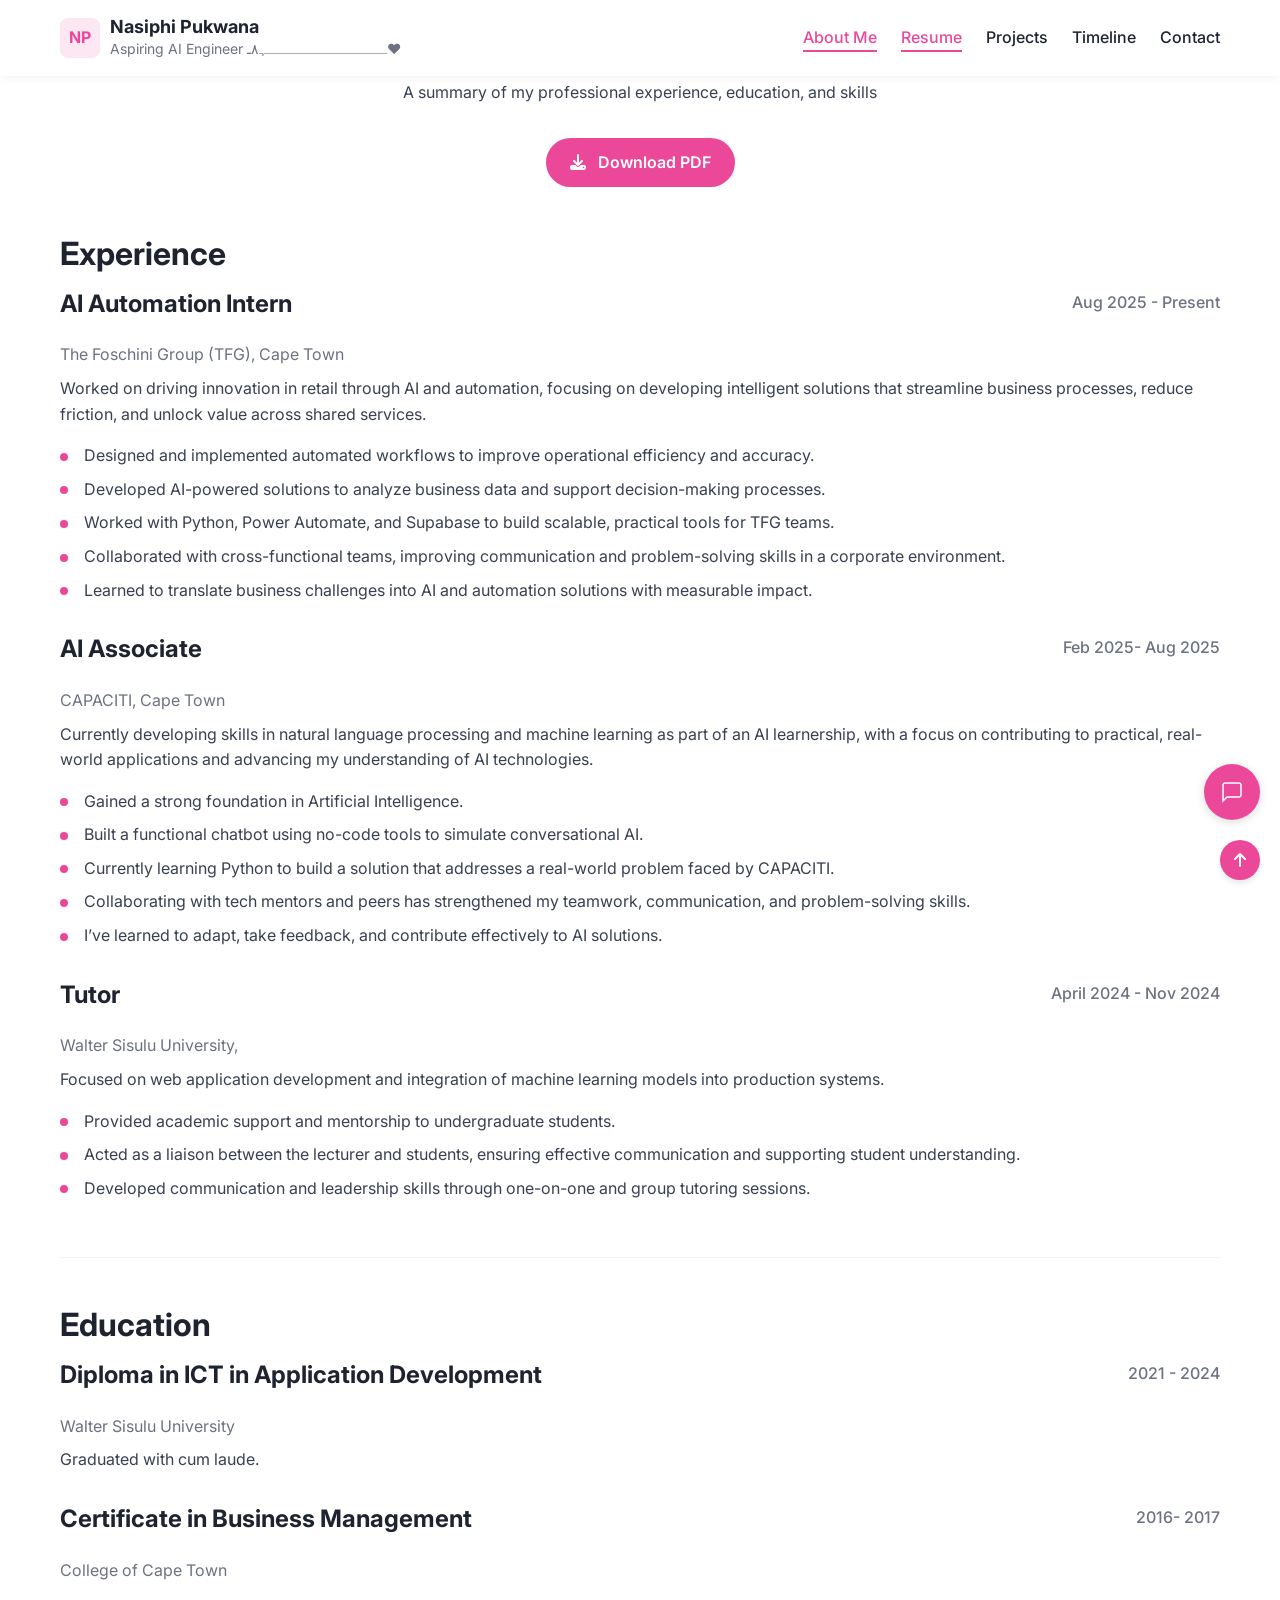
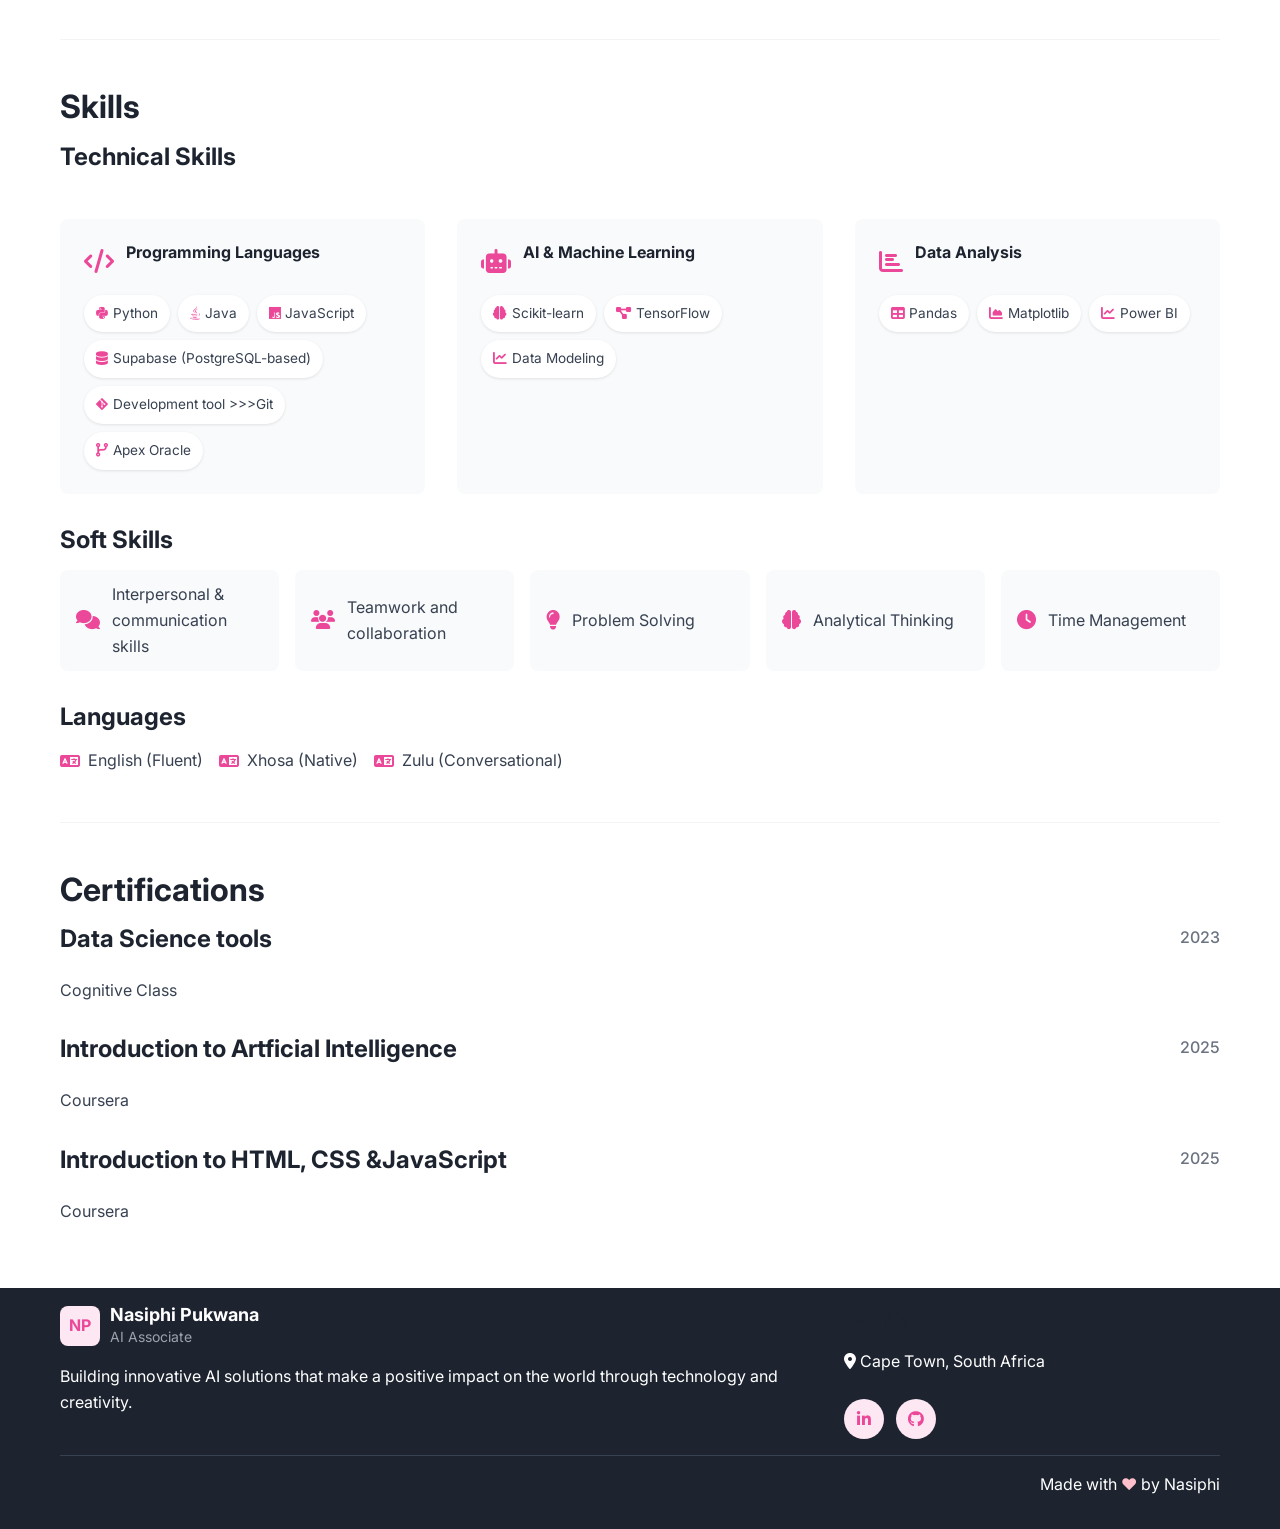
==== resume.html @ fc85f277 "Initial commit - OnlinePortfolio" ====
<!DOCTYPE html>
<html lang="en">
<head>
  <meta charset="UTF-8">
  <meta name="viewport" content="width=device-width, initial-scale=1.0">
  <title>Resume | Nasiphi Pukwana</title>
  <meta name="description" content="Professional resume of Nasiphi Pukwana, AI Associate and Machine Learning Expert showcasing skills, experience, and education">
  
  <!-- Open Graph Tags -->
  <meta property="og:title" content="Resume | Nasiphi Pukwana | AI Associate">
  <meta property="og:description" content="Professional resume of Nasiphi Pukwana, AI Associate and Machine Learning Expert">
  <meta property="og:image" content="https://images.unsplash.com/photo-1573497019940-1c28c88b4f3e">
  <meta property="og:url" content="https://nasiphipukwana.com/resume">
  


  <link rel="icon" href="/images/Favcon.png" type="image/png" />
  
    <!-- CSS -->
  <link rel="stylesheet" href="/cv.css">
  <link rel="stylesheet" href="/styles.css">
    <link rel="stylesheet" href="/chatbot.css">
  
  <!-- Font Awesome -->
  <link rel="stylesheet" href="https://cdnjs.cloudflare.com/ajax/libs/font-awesome/6.1.1/css/all.min.css">
  
  <!-- Google Fonts -->
  <link rel="preconnect" href="https://fonts.googleapis.com">
  <link rel="preconnect" href="https://fonts.gstatic.com" crossorigin>
  <link href="https://fonts.googleapis.com/css2?family=Inter:wght@300;400;500;600;700&display=swap" rel="stylesheet">

</head>
<body>
  <!-- Header -->
  <header>
    <div class="container">
      <nav class="navbar">
        <div class="logo">
          <div class="logo-icon">NP</div>
          <div class="logo-text">
            <h1>Nasiphi Pukwana</h1>
             <p>Aspiring AI Engineer  <span>ـــــــــــــــﮩ٨ـ❤️️</span></p>
          </div>
        </div>
        
        <ul class="nav-menu">
          <li><a href="index.html" class="active">About Me</a></li>
          <li><a href="resume.html">Resume</a></li>
          <li><a href="projects.html">Projects</a></li>
          <li><a href="timeline.html">Timeline</a></li>
          <li><a href="contact.html">Contact</a></li>
        </ul>
        
        <button class="mobile-menu-btn">
          <i class="fas fa-bars"></i>
        </button>
      </nav>
    </div>
  </header>

  <!-- Resume Section -->
  <section class="resume">
    <div class="container">
      <div class="text-center">
  <h1 class="section-title">My Resume</h1>
  <p>A summary of my professional experience, education, and skills</p>
  <a href="/pukwana_nasiphi_resume.pdf" class="download-btn">
    <i class="fas fa-download"></i> Download PDF
  </a>
</div>

      
      <!-- Experience Section -->
      <div class="resume-section reveal">
        <h2>Experience</h2>
          <div class="resume-item">
  <div class="resume-header">
    <h3>AI Automation Intern</h3>
    <span class="resume-date">Aug 2025 - Present</span>
  </div>
  <p class="resume-subtitle">The Foschini Group (TFG), Cape Town</p>
  <p>
    Worked on driving innovation in retail through AI and automation, focusing on developing intelligent solutions 
    that streamline business processes, reduce friction, and unlock value across shared services.
  </p>
  <ul class="resume-list">
    <li>Designed and implemented automated workflows to improve operational efficiency and accuracy.</li>
    <li>Developed AI-powered solutions to analyze business data and support decision-making processes.</li>
    <li>Worked with Python, Power Automate, and Supabase to build scalable, practical tools for TFG teams.</li>
    <li>Collaborated with cross-functional teams, improving communication and problem-solving skills in a corporate environment.</li>
    <li>Learned to translate business challenges into AI and automation solutions with measurable impact.</li>
  </ul>
</div>

         
        
        <div class="resume-item">
          <div class="resume-header">
            <h3>AI Associate</h3>
            <span class="resume-date">Feb 2025- Aug 2025</span>
          </div>
          <p class="resume-subtitle">CAPACITI, Cape Town</p>
          <p>
            Currently developing skills in natural language processing and machine learning as part of an AI learnership, 
            with a focus on contributing to practical, real-world applications and advancing my understanding of AI technologies.
          </p>
          <ul class="resume-list">
            <li>Gained a strong foundation in Artificial Intelligence.</li>
            <li>Built a functional chatbot using no-code tools to simulate conversational AI.</li>
            <li>Currently learning Python to build a solution that addresses a real-world problem faced by CAPACITI.</li>
            <li>Collaborating with tech mentors and peers has strengthened my teamwork, communication, and problem-solving skills.</li>
            <li> I’ve learned to adapt, take feedback, and contribute effectively to AI solutions.</li>
          </ul>
        </div>
        
        <div class="resume-item">
          <div class="resume-header">
            <h3>Tutor</h3>
            <span class="resume-date">April 2024 - Nov 2024</span>
          </div>
          <p class="resume-subtitle">Walter Sisulu University,</p>
          <p>
            Focused on web application development and integration of machine learning models into production systems.
          </p>
          <ul class="resume-list">
            <li>Provided academic support and mentorship to undergraduate students. </li>
            <li>Acted as a liaison between the lecturer and students, ensuring effective communication and supporting student understanding.</li>
            <li>Developed communication and leadership skills through one-on-one and group tutoring sessions.</li>
          </ul>
        </div>
      </div>
      
      <!-- Education Section -->
      <div class="resume-section reveal">
        <h2>Education</h2>
        
        <div class="resume-item">
          <div class="resume-header">
            <h3>Diploma in ICT in Application Development</h3>
            <span class="resume-date">2021 - 2024</span>
          </div>
          <p class="resume-subtitle">Walter Sisulu University </p>
          <p>
            Graduated with cum laude.
          </p>
        </div>
        
        <div class="resume-item">
          <div class="resume-header">
            <h3>Certificate in Business Management</h3>
            <span class="resume-date">2016- 2017</span>
          </div>
          <p class="resume-subtitle">College of Cape Town</p>
        </div>
      </div>
      
      <!-- Skills Section -->
  <div class="resume-section reveal">
  <h2>Skills</h2>
  
  <div class="resume-item">
    <h3>Technical Skills</h3>
    
    <div class="skills-grid">
      <!-- Programming Languages -->
      <div class="skill-category">
        <div class="skill-category-header">
          <i class="fas fa-code skill-icon"></i>
          <h4>Programming Languages</h4>
        </div>
        <div class="skill-tags">
          <span class="skill-tag"><i class="fab fa-python"></i> Python</span>
          <span class="skill-tag"><i class="fab fa-java"></i> Java</span>
          <span class="skill-tag"><i class="fab fa-js"></i> JavaScript</span>
          <span class="skill-tag"><i class="fas fa-database"></i> Supabase (PostgreSQL-based)</span>
          <span class="skill-tag"><i class="fab fa-git-alt"></i> Development tool >>>Git</span>
          <span class="skill-tag"><i class="fas fa-code-branch"></i> Apex Oracle</span>
        </div>
      </div>
      
      <!-- AI & Machine Learning -->
      <div class="skill-category">
        <div class="skill-category-header">
          <i class="fas fa-robot skill-icon"></i>
          <h4>AI & Machine Learning</h4>
        </div>
        <div class="skill-tags">
          <span class="skill-tag"><i class="fas fa-brain"></i> Scikit-learn</span>
          <span class="skill-tag"><i class="fas fa-project-diagram"></i> TensorFlow</span>
          <span class="skill-tag"><i class="fas fa-chart-line"></i> Data Modeling</span>
          <!--<span class="skill-tag"><i class="fas fa-comments"></i> NLP</span>-->
         <!-- <span class="skill-tag"><i class="fas fa-eye"></i> Computer Vision</span>-->
        </div>
      </div>
      
      <!-- Data Analysis -->
      <div class="skill-category">
        <div class="skill-category-header">
          <i class="fas fa-chart-bar skill-icon"></i>
          <h4>Data Analysis</h4>
        </div>
        <div class="skill-tags">
          <span class="skill-tag"><i class="fas fa-table"></i> Pandas</span>
          <span class="skill-tag"><i class="fas fa-chart-area"></i> Matplotlib</span>
          <span class="skill-tag"><i class="fas fa-chart-line"></i> Power BI</span>
        </div>
      </div>
    </div>
  </div>
  
  <div class="resume-item">
    <h3>Soft Skills</h3>
    
    <div class="soft-skills-grid">
      <div class="soft-skill-item">
        <i class="fas fa-comments soft-skill-icon"></i>
        <span> Interpersonal & communication skills</span>
      </div>
      <div class="soft-skill-item">
        <i class="fas fa-users soft-skill-icon"></i>
        <span>Teamwork and collaboration</span>
      </div>
      <div class="soft-skill-item">
        <i class="fas fa-lightbulb soft-skill-icon"></i>
        <span>Problem Solving</span>
      </div>
      <div class="soft-skill-item">
        <i class="fas fa-brain soft-skill-icon"></i>
        <span>Analytical Thinking</span>
      </div>
      <div class="soft-skill-item">
        <i class="fas fa-clock soft-skill-icon"></i>
        <span>Time Management</span>
      </div>
      
    </div>
  </div>
  
  <div class="resume-item">
    <h3>Languages</h3>
    <div class="language-skills">
      <div class="language-item">
        <i class="fas fa-language language-icon"></i>
        <span>English (Fluent)</span>
      </div>
      <div class="language-item">
        <i class="fas fa-language language-icon"></i>
        <span>Xhosa (Native)</span>
      </div>
      <div class="language-item">
        <i class="fas fa-language language-icon"></i>
        <span>Zulu (Conversational)</span>
      </div>
    </div>
  </div>
</div>
      
      <!-- Certifications Section -->
      <div class="resume-section reveal">
        <h2>Certifications</h2>
        
        <div class="resume-item">
          <div class="resume-header">
            <h3>Data Science tools</h3>
            <span class="resume-date">2023</span>
          </div>
          <p>Cognitive Class</p>
        </div>
        
        <div class="resume-item">
          <div class="resume-header">
            <h3>Introduction to Artficial Intelligence</h3>
            <span class="resume-date">2025</span>
          </div>
          <p>Coursera</p>
        </div>
        
        <div class="resume-item">
          <div class="resume-header">
            <h3>Introduction to HTML, CSS &JavaScript</h3>
            <span class="resume-date">2025</span>
          </div>
          <p>Coursera</p>
        </div>
        </div>
      </div>
    </div>
  </section>

  <!-- Footer -->
  <footer>
    <div class="container">
      <div class="footer-container">
        <div class="footer-info">
          <div class="footer-logo">
            <div class="footer-logo-icon">NP</div>
            <div class="footer-logo-text">
              <h2>Nasiphi Pukwana</h2>
              <p>AI Associate</p>
            </div>
          </div>
          <p>Building innovative AI solutions that make a positive impact on the world through technology and creativity.</p>
        </div>
        
        <div class="footer-contact">
          <h3>Contact</h3>
          <p><i class="fas fa-map-marker-alt"></i> Cape Town, South Africa</p>
          <div class="social-icons">
            <a href="https://www.linkedin.com/in/nasiphi-pukwana-107148337/" class="social-icon"><i class="fab fa-linkedin-in"></i></a>
            <a href="https://github.com/pukwananasiphi" class="social-icon"><i class="fab fa-github"></i></a>
          </div>
        </div>
      </div>
      
      <div class="footer-bottom">
        <p>Made with <span style="color: pink;">❤️</span> by Nasiphi</p>
      </div>
    </div>
  </footer>

  <!-- Chatbot HTML -->
   <!-- Chatbot Widget -->
<div class="chatbot-container" id="chatbotContainer">
  <div class="chatbot-header">
    <h3>Portfolio Assistant</h3>
    <button class="close-chatbot" aria-label="Close chatbot">&times;</button>
  </div>
  <div class="chatbot-messages" id="chatbotMessages">
    <div class="chatbot-message bot-message">
      Hi! I'm your AI assistant. Ask me anything about Nasiphi's background, skills, or experience!
    </div>
  </div>
  <div class="chatbot-input">
    <input type="text" id="chatbotInput" placeholder="Ask about Nasiphi's portfolio..." aria-label="Chat input">
    <button id="sendMessage">Send</button>
  </div>
</div>
<!-- Chat icon -->
<button class="chat-icon" id="chatIcon" aria-label="Open chatbot">
  <svg width="24" height="24" viewBox="0 0 24 24" fill="none">
    <path d="M21 15C21 15.5304 20.7893 16.0391 20.4142 16.4142C20.0391 16.7893 19.5304 17 19 17H7L3 21V5C3 4.46957 3.21071 3.96086 3.58579 3.58579C3.96086 3.21071 4.46957 3 5 3H19C19.5304 3 20.0391 3.21071 20.4142 3.58579C20.7893 3.96086 21 4.46957 21 5V15Z" stroke="currentColor" stroke-width="1.5" />
  </svg>
</button>
  <!-- Back to Top Button -->
  <a href="/resume.html" class="back-to-top" aria-label="Back to top">
    <i class="fas fa-arrow-up"></i>
  </a>

  <!-- JavaScript -->
  <script src="/scripts.js"></script>
  <script src="/chatbot.js"></script>

</body>
</html>
---- cv.css ----
/* Skills Grid */
.skills-grid {
  display: grid;
  grid-template-columns: repeat(auto-fit, minmax(250px, 1fr));
  gap: 1.5rem;
  margin-top: 1rem;
}

.skill-category {
  background-color: #f9fafb;
  border-radius: 8px;
  padding: 1.5rem;
}

.skill-category-header {
  display: flex;
  align-items: center;
  margin-bottom: 1rem;
}

.skill-icon {
  font-size: 1.5rem;
  color: var(--primary-color);
  margin-right: 0.75rem;
}

.skill-tags {
  display: flex;
  flex-wrap: wrap;
  gap: 0.5rem;
}

.skill-tag {
  display: inline-flex;
  align-items: center;
  padding: 0.5rem 0.75rem;
  background-color: white;
  border-radius: 50px;
  font-size: 0.85rem;
  box-shadow: 0 1px 3px rgba(0, 0, 0, 0.1);
}

.skill-tag i {
  margin-right: 0.3rem;
  color: var(--primary-color);
}

/* Soft Skills */
.soft-skills-grid {
  display: grid;
  grid-template-columns: repeat(auto-fit, minmax(150px, 1fr));
  gap: 1rem;
  margin-top: 1rem;
}

.soft-skill-item {
  display: flex;
  align-items: center;
  background-color: #f9fafb;
  padding: 0.75rem 1rem;
  border-radius: 8px;
}

.soft-skill-icon {
  font-size: 1.2rem;
  color: var(--primary-color);
  margin-right: 0.75rem;
}

/* Language Skills */
.language-skills {
  display: flex;
  flex-wrap: wrap;
  gap: 1rem;
  margin-top: 1rem;
}

.language-item {
  display: flex;
  align-items: center;
}

.language-icon {
  margin-right: 0.5rem;
  color: var(--primary-color);
}

 .resume-section {
      padding: 3rem 0;
      border-bottom: 1px solid #f3f4f6;
    }
    
    .resume-section:last-child {
      border-bottom: none;
    }
    
    .resume-item {
      margin-bottom: 2rem;
    }
    
    .resume-item:last-child {
      margin-bottom: 0;
    }
    
    .resume-header {
      display: flex;
      justify-content: space-between;
      margin-bottom: 0.5rem;
    }
    
    .resume-date {
      color: #6b7280;
      font-weight: 500;
    }
    
    .resume-subtitle {
      color: #6b7280;
      margin-bottom: 0.5rem;
    }
    
    .resume-list {
      margin-top: 1rem;
      list-style-type: none;
    }
    
    .resume-list li {
      position: relative;
      padding-left: 1.5rem;
      margin-bottom: 0.5rem;
    }
    
    .resume-list li::before {
      content: '';
      position: absolute;
      left: 0;
      top: 0.6rem;
      width: 0.5rem;
      height: 0.5rem;
      border-radius: 50%;
      background-color: #EC4899;
    }
    
    .skill-bar-container {
      margin-bottom: 1.5rem;
    }
    
    .skill-name {
      display: flex;
      justify-content: space-between;
      margin-bottom: 0.5rem;
    }
    
    .skill-name span {
      font-weight: 500;
    }
    
    .skill-bar {
      height: 8px;
      background-color: #f3f4f6;
      border-radius: 50px;
      overflow: hidden;
    }
    
    .skill-progress {
      height: 100%;
      background-color: #EC4899;
      border-radius: 50px;
    }
    
    .download-btn {
      display: inline-block;
      margin-top: 1rem;
      padding: 0.75rem 1.5rem;
      background-color: #EC4899;
      color: white;
      border-radius: 50px;
      font-weight: 600;
      transition: all 0.3s;
    }
    
    .download-btn:hover {
      background-color: #DB2777;
      transform: translateY(-2px);
      box-shadow: 0 4px 6px -1px rgba(236, 72, 153, 0.2);
    }
    
    .download-btn i {
      margin-right: 0.5rem;
    }
---- styles.css ----
/* Main Styles */
:root {
  --primary-color: #EC4899;
  --secondary-color: #4F46E5;
  --dark-color: #1d2430;
  --light-color: #f9fafb;
  --gray-color: #6b7280;
  --success-color: #10B981;
}

* {
  margin: 0;
  padding: 0;
  box-sizing: border-box;
}

body {
  font-family: 'Inter', -apple-system, BlinkMacSystemFont, 'Segoe UI', Roboto, Oxygen,
    Ubuntu, Cantarell, 'Open Sans', 'Helvetica Neue', sans-serif;
  line-height: 1.6;
  color: #374151;
  background-color: #fff;
}

a {
  text-decoration: none;
  color: var(--primary-color);
}


.skip-link {
  position: absolute;
  top: -40px;
  left: 0;
  background: #000;
  color: white;
  padding: 8px;
  z-index: 100;
  transition: top 0.3s;
}

.skip-link:focus {
  top: 0;
}
.container {
  width: 100%;
  max-width: 1200px;
  margin: 0 auto;
  padding: 0 20px;
}

.text-center {
  text-align: center;
}

/* Typography */
h1, h2, h3, h4, h5, h6 {
  font-weight: 700;
  line-height: 1.2;
  margin-bottom: 1rem;
  color: var(--dark-color);
}

h1 {
  font-size: 2.5rem;
}

h2 {
  font-size: 2rem;
}

h3 {
  font-size: 1.5rem;
}

p {
  margin-bottom: 1rem;
}

/* Header & Navigation */
header {
  background-color: #fff;
  box-shadow: 0 2px 10px rgba(0, 0, 0, 0.05);
  position: fixed;
  width: 100%;
  top: 0;
  left: 0;
  z-index: 100;
}

.navbar {
  display: flex;
  justify-content: space-between;
  align-items: center;
  padding: 1rem 0;
}

.logo {
  display: flex;
  align-items: center;
}

.logo-icon {
  width: 40px;
  height: 40px;
  background-color: #FCE7F3;
  border-radius: 8px;
  display: flex;
  align-items: center;
  justify-content: center;
  color: var(--primary-color);
  font-weight: bold;
  margin-right: 10px;
}

.logo-text h1 {
  font-size: 18px;
  margin-bottom: 0;
}

.logo-text p {
  font-size: 14px;
  color: var(--gray-color);
  margin-bottom: 0;
}

.nav-menu {
  display: flex;
  list-style: none;
}

.nav-menu li {
  margin-left: 1.5rem;
}

.nav-menu a {
  color: var(--dark-color);
  font-weight: 500;
  transition: color 0.3s;
  position: relative;
}

.nav-menu a:hover {
  color: var(--primary-color);
}

.nav-menu a::after {
  content: '';
  position: absolute;
  width: 0;
  height: 2px;
  bottom: -5px;
  left: 0;
  background-color: var(--primary-color);
  transition: width 0.3s;
}

.nav-menu a:hover::after {
  width: 100%;
}

.nav-menu a.active {
  color: var(--primary-color);
}

.nav-menu a.active::after {
  width: 100%;
}

.mobile-menu-btn {
  display: none;
  background: none;
  border: none;
  font-size: 24px;
  cursor: pointer;
  color: var(--dark-color);
}

/* Hero Section */
.hero {
  min-height: 100vh;
  display: flex;
  align-items: center;
  padding-top: 60px;
  background: linear-gradient(to bottom right, #fff, #f9fafb);
}


.hero-content {
  display: flex;
  flex-direction: row;
  align-items: center;
  justify-content: space-between;
  text-align: center;
  gap: rem;
}



.hero-image {
  border-radius: 50%;
  box-shadow: 0 20px 25px -5px rgba(0, 0, 0, 0.1);
  border: 4px solid #fff;
  width: 480px;
  height: 480px;
  object-fit: cover;
  margin-bottom: 1rem;
}
.hero-title {
  font-size: 2.5rem;
  margin-bottom: 1rem;
}

.hero-subtitle {
  font-size: 1.5rem;
  color: var(--gray-color);
  margin-bottom: 1.5rem;
}

.hero-description {
  max-width: 600px;
  margin-bottom: 2rem;
}

.btn {
  display: inline-block;
  padding: 0.75rem 1.5rem;
  border-radius: 50px;
  font-weight: 600;
  text-align: center;
  cursor: pointer;
  transition: all 0.3s;
}

.btn-primary {
  background-color: var(--primary-color);
  color: white;
  box-shadow: 0 4px 6px -1px rgba(236, 72, 153, 0.2);
}

.btn-primary:hover {
  background-color: #DB2777;
  transform: translateY(-2px);
  box-shadow: 0 6px 10px -1px rgba(236, 72, 153, 0.3);
}

.btn-outline {
  background-color: transparent;
  color: var(--primary-color);
  border: 1px solid var(--primary-color);
}

.btn-outline:hover {
  background-color: rgba(236, 72, 153, 0.05);
  transform: translateY(-2px);
}

/* About Section */
.about {
  padding: 5rem 0;
  background-color: #fff;
}

.about-content {
  display: flex;
  flex-wrap: wrap;
  align-items: center;
  gap: 2rem;
}

.about-image {
  flex: 1;
  min-width: 300px;
}

.about-text {
  flex: 1;
  min-width: 300px;
}

.section-title {
  position: relative;
  margin-bottom: 2rem;
}

.section-title::after {
  content: '';
  position: absolute;
  width: 50px;
  height: 3px;
  background-color: var(--primary-color);
  bottom: -10px;
  left: 0;
}

.text-center .section-title::after {
  left: 50%;
  transform: translateX(-50%);
}

/* Approach Section */
.approach {
  padding: 5rem 0;
  background-color: var(--light-color);
}

.approach-grid {
  display: grid;
  grid-template-columns: repeat(auto-fit, minmax(300px, 1fr));
  gap: 2rem;
  margin-top: 3rem;
}

.approach-card {
  background-color: #fff;
  border-radius: 8px;
  padding: 2rem;
  box-shadow: 0 4px 6px -1px rgba(0, 0, 0, 0.1);
  transition: transform 0.3s, box-shadow 0.3s;
}

.approach-card:hover {
  transform: translateY(-5px);
  box-shadow: 0 10px 15px -3px rgba(0, 0, 0, 0.1);
}

.approach-card-icon {
  font-size: 2rem;
  color: var(--primary-color);
  margin-bottom: 1rem;
}

/* Philosophy Section */
.philosophy {
  padding: 5rem 0;
  background-color: #fff;
}

.philosophy-content {
  display: flex;
  flex-wrap: wrap;
  gap: 2rem;
  margin-top: 3rem;
}

.philosophy-item {
  flex: 1;
  min-width: 300px;
  padding: 2rem;
  background-color: var(--light-color);
  border-radius: 8px;
  transition: transform 0.3s;
}

.philosophy-item:hover {
  transform: translateY(-5px);
}

.philosophy-icon {
  font-size: 2rem;
  color: var(--primary-color);
  margin-bottom: 1rem;
}

/* Timeline Section */
.timeline {
  padding: 5rem 0;
  background-color: #fff;
}

.timeline-container {
  position: relative;
  max-width: 800px;
  margin: 0 auto;
  padding: 2rem 0;
}

.timeline-container::after {
  content: '';
  position: absolute;
  width: 2px;
  background-color: #FCE7F3;
  top: 0;
  bottom: 0;
  left: 50%;
  margin-left: -1px;
}

.timeline-item {
  position: relative;
  margin-bottom: 3rem;
}

.timeline-content {
  position: relative;
  width: 45%;
  padding: 1.5rem;
  background-color: #fff;
  border-radius: 8px;
  box-shadow: 0 4px 6px -1px rgba(0, 0, 0, 0.1);
}

.timeline-item:nth-child(odd) .timeline-content {
  margin-left: auto;
}

.timeline-date {
  position: absolute;
  top: 10px;
  width: 120px;
  text-align: center;
  padding: 0.5rem;
  background-color: var(--primary-color);
  color: #fff;
  border-radius: 4px;
}

.timeline-item:nth-child(odd) .timeline-date {
  left: -140px;
}

.timeline-item:nth-child(even) .timeline-date {
  right: -140px;
}

.timeline-dot {
  position: absolute;
  width: 20px;
  height: 20px;
  border-radius: 50%;
  background-color: var(--primary-color);
  top: 15px;
  left: 50%;
  transform: translateX(-50%);
  z-index: 10;
}

/* Looking Forward Section */
.looking-forward {
  padding: 5rem 0;
  background-color: var(--light-color);
}

.goals-container {
  display: flex;
  flex-wrap: wrap;
  gap: 2rem;
  margin-top: 3rem;
}

.goals-card {
  flex: 1;
  min-width: 300px;
  background-color: #fff;
  border-radius: 8px;
  padding: 2rem;
  box-shadow: 0 4px 6px -1px rgba(0, 0, 0, 0.1);
}

.goals-header {
  display: flex;
  align-items: center;
  margin-bottom: 1.5rem;
}

.goals-number {
  width: 30px;
  height: 30px;
  border-radius: 50%;
  display: flex;
  align-items: center;
  justify-content: center;
  margin-right: 1rem;
  font-weight: bold;
}

.short-term .goals-number {
  background-color: #E0F2FE;
  color: #0284C7;
}

.long-term .goals-number {
  background-color: #F3E8FF;
  color: #9333EA;
}

.goals-list {
  list-style: none;
}

.goals-list li {
  display: flex;
  align-items: flex-start;
  margin-bottom: 1rem;
}

.goals-list i {
  color: var(--success-color);
  margin-right: 0.5rem;
  margin-top: 0.25rem;
}

/* Projects Section */
.projects {
  padding: 5rem 0;
  background-color: #fff;
}

.projects-grid {
  display: grid;
  grid-template-columns: repeat(auto-fill, minmax(300px, 1fr));
  gap: 2rem;
  margin-top: 3rem;
}

.project-card {
  background-color: #fff;
  border-radius: 8px;
  overflow: hidden;
  box-shadow: 0 4px 6px -1px rgba(0, 0, 0, 0.1);
  transition: transform 0.3s, box-shadow 0.3s;
}

.project-card:hover {
  transform: translateY(-5px);
  box-shadow: 0 10px 15px -3px rgba(0, 0, 0, 0.1);
}

.project-image {
  width: 100%;
  height: 200px;
  object-fit: cover;
}

.project-content {
  padding: 1.5rem;
}

.project-category {
  display: inline-block;
  padding: 0.25rem 0.75rem;
  border-radius: 50px;
  font-size: 0.75rem;
  margin-bottom: 0.5rem;
}

.project-tags {
  display: flex;
  flex-wrap: wrap;
  gap: 0.5rem;
  margin-top: 1rem;
}

.project-tag {
  padding: 0.25rem 0.75rem;
  border-radius: 50px;
  background-color: var(--light-color);
  font-size: 0.75rem;
}

/* Skills Section */
.skills {
  padding: 5rem 0;
  background-color: var(--light-color);
}

.skills-grid {
  display: grid;
  grid-template-columns: repeat(auto-fill, minmax(300px, 1fr));
  gap: 2rem;
  margin-top: 3rem;
}

.skill-card {
  background-color: #fff;
  border-radius: 8px;
  padding: 1.5rem;
  box-shadow: 0 4px 6px -1px rgba(0, 0, 0, 0.1);
}

.skill-name {
  display: flex;
  justify-content: space-between;
  margin-bottom: 0.5rem;
}

.skill-progress {
  height: 8px;
  background-color: var(--light-color);
  border-radius: 50px;
  overflow: hidden;
}

.skill-bar {
  height: 100%;
  border-radius: 50px;
}

.animated-skill {
  margin-bottom: 1.5rem;
}

/* Contact Section */
.contact {
  padding: 5rem 0;
  background-color: #fff;
}

.contact-container {
  display: flex;
  flex-wrap: wrap;
  gap: 2rem;
  margin-top: 3rem;
}

.contact-form {
  flex: 1;
  min-width: 300px;
}

.contact-info {
  flex: 1;
  min-width: 300px;
}

.form-group {
  margin-bottom: 1.5rem;
}

.form-control {
  width: 100%;
  padding: 0.75rem;
  border: 1px solid #d1d5db;
  border-radius: 8px;
  transition: border-color 0.3s;
}

.form-control:focus {
  outline: none;
  border-color: var(--primary-color);
}

textarea.form-control {
  min-height: 150px;
  resize: vertical;
}

.contact-method {
  display: flex;
  align-items: center;
  margin-bottom: 1.5rem;
}

.contact-icon {
  width: 40px;
  height: 40px;
  border-radius: 50%;
  background-color: #FCE7F3;
  display: flex;
  align-items: center;
  justify-content: center;
  color: var(--primary-color);
  margin-right: 1rem;
}

.social-icons {
  display: flex;
  gap: 0.75rem;
  margin-top: 1.5rem;
}

.social-icon {
  width: 40px;
  height: 40px;
  border-radius: 50%;
  background-color: #FCE7F3;
  display: flex;
  align-items: center;
  justify-content: center;
  color: var(--primary-color);
  transition: transform 0.3s, background-color 0.3s;
}

.social-icon:hover {
  transform: scale(1.1);
  background-color: var(--primary-color);
  color: #fff;
}

/* Footer */
footer {
  background-color: var(--dark-color);
  color: #fff;
  padding: 1rem 0;
}

.footer-container {
  display: flex;
  flex-wrap: wrap;
  justify-content: space-between;
  gap: 2rem;
}

.footer-info {
  flex: 2;
  min-width: 250px;
}

.footer-logo {
  display: flex;
  align-items: center;
  margin-bottom: 1rem;
}

.footer-logo-icon {
  width: 40px;
  height: 40px;
  background-color: #FCE7F3;
  border-radius: 8px;
  display: flex;
  align-items: center;
  justify-content: center;
  color: var(--primary-color);
  font-weight: bold;
  margin-right: 10px;
}

.footer-logo-text h2 {
  font-size: 18px;
  margin-bottom: 0;
  color: #fff;
}

.footer-logo-text p {
  font-size: 14px;
  color: #9CA3AF;
  margin-bottom: 0;
}

.footer-contact {
  flex: 1;
  min-width: 250px;
}

.footer-bottom {
  display: flex;
  flex-wrap: wrap;
  justify-content: space-between;
  align-items: center;
  margin-top: 1rem;
  padding-top: 1rem;
  border-top: 1px solid #374151;
}

.footer-copyright {
  
  color: #9CA3AF;
  font-size: 14px;
}

.footer-links a {
  color: #9CA3AF;
  margin-left: 1.5rem;
  font-size: 14px;
  transition: color 0.3s;
}

.footer-links a:hover {
  color: #fff;
}

.back-to-top {
  position: fixed;
  bottom: 20px;
  right: 20px;
  width: 40px;
  height: 40px;
  border-radius: 50%;
  background-color: var(--primary-color);
  color: #fff;
  display: flex;
  align-items: center;
  justify-content: center;
  cursor: pointer;
  box-shadow: 0 4px 6px -1px rgba(0, 0, 0, 0.1);
  transition: transform 0.3s, background-color 0.3s;
  z-index: 99;
}

.back-to-top:hover {
  transform: translateY(-5px);
  background-color: #DB2777;
}

/* Animations */
.reveal {
  opacity: 0;
  transform: translateY(50px);
  transition: opacity 0.7s, transform 0.7s;
}

.reveal.active {
  opacity: 1;
  transform: translateY(0);
}

.reveal-left {
  opacity: 0;
  transform: translateX(-50px);
  transition: opacity 0.7s, transform 0.7s;
}

.reveal-left.active {
  opacity: 1;
  transform: translateX(0);
}

.reveal-right {
  opacity: 0;
  transform: translateX(50px);
  transition: opacity 0.7s, transform 0.7s;
}

.reveal-right.active {
  opacity: 1;
  transform: translateX(0);
}

/* Responsive */
@media (max-width: 768px) {
  .container {
    padding: 0 15px;
  }

  h1 {
    font-size: 2rem;
  }

  h2 {
    font-size: 1.5rem;
  }

  .navbar {
    padding: 1rem;
  }

  .nav-menu {
    display: none;
    position: absolute;
    top: 70px;
    left: 0;
    width: 100%;
    background-color: #fff;
    box-shadow: 0 10px 15px -3px rgba(0, 0, 0, 0.1);
    flex-direction: column;
    align-items: center;
    padding: 1rem 0;
  }

  .nav-menu.active {
    display: flex;
  }

  .nav-menu li {
    margin: 0.5rem 0;
  }

  .mobile-menu-btn {
    display: block;
  }

  .hero-content {
    flex-direction: column;
    text-align: center;
    gap: 2rem;
  }

  .hero-image {
    width: 250px;
    height: 250px;
  }

  .hero-title {
    font-size: 1.75rem;
  }

  .hero-subtitle {
    font-size: 1.125rem;
  }

  .hero-description {
    max-width: none;
  }

  .about-content,
  .philosophy-content {
    flex-direction: column;
  }

  .approach-grid {
    grid-template-columns: 1fr;
  }

  .footer-container {
    flex-direction: column;
    text-align: center;
  }

  .timeline-container::after {
    left: 30px;
  }

  .timeline-content {
    width: calc(100% - 20px);
    margin-left: 50px !important;
  }

  .timeline-date {
    position: relative;
    left: 0 !important;
    right: 0 !important;
    top: 0;
    margin-bottom: 1rem;
    width: 100%;
    z-index: 2;
    padding: 0 10px;
  }

  .timeline-dot {
    left: 30px;
  }

  .projects-grid,
  .skills-grid {
    grid-template-columns: 1fr;
  }

  .contact-container {
    flex-direction: column;
  }
}

@media (max-width: 480px) {
  .container {
    padding: 0 10px;
  }

  h1 {
    font-size: 1.75rem;
  }

  h2 {
    font-size: 1.25rem;
  }

  .hero-image {
    width: 200px;
    height: 200px;
  }

  .btn {
    padding: 0.5rem 1rem;
    font-size: 0.9rem;
  }
}
---- chatbot.css ----
/* chatbot.css - Updated color scheme */
.chatbot-container {
  position: fixed;
  bottom: 20px;
  right: 20px;
  width: 300px;
  background: white;
  border-radius: 10px;
  box-shadow: 0 0 20px rgba(0,0,0,0.1);
  display: none;
  flex-direction: column;
  z-index: 1000;
  border: 1px solid #e0e0e0;
}

.chatbot-container.active {
  display: flex;
}

.chatbot-header {
  padding: 15px;
  background: #EC4899; /* Dark blue/navy from your screenshot */
  color: white;
  border-radius: 10px 10px 0 0;
  display: flex;
  justify-content: space-between;
  align-items: center;
}

.chatbot-header h3 {
  margin: 0;
  font-size: 16px;
  font-weight: 600;
}

.close-chatbot {
  background: none;
  border: none;
  color: white;
  font-size: 20px;
  cursor: pointer;
  padding: 0;
  line-height: 1;
}

.chatbot-messages {
  padding: 15px;
  height: 300px;
  overflow-y: auto;
  background: #f9f9f9;
}

.typing {
  font-style: italic;
  opacity: 0.7;
  animation: blink 1s steps(1) infinite;
}

@keyframes blink {
  50% { opacity: 0.3; }
}


.chatbot-message {
  margin-bottom: 10px;
  padding: 10px 15px;
  border-radius: 18px;
  max-width: 80%;
  font-size: 14px;
  line-height: 1.4;
}

.bot-message {
  background: #ffffff;
  border: 1px solid #e0e0e0;
  align-self: flex-start;
}

.user-message {
  background: #EC4899; /* Matching header color */
  color: white;
  align-self: flex-end;
  margin-left: auto;
}

.chatbot-input {
  display: flex;
  padding: 12px;
  border-top: 1px solid #e0e0e0;
  background: white;
}

.chatbot-input input {
  flex: 1;
  padding: 10px 15px;
  border: 1px solid #e0e0e0;
  border-radius: 20px;
  outline: none;
  font-size: 14px;
}

.chatbot-input button {
  margin-left: 10px;
  padding: 10px 15px;
  background: #EC4899; /* Matching header color */
  color: white;
  border: none;
  border-radius: 20px;
  cursor: pointer;
  font-size: 14px;
  transition: background 0.2s;
}

.chatbot-input button:hover {
  background: #EC4899; /* Slightly darker on hover */
}



/* Updated chat-icon positioning */
.chat-icon {
    position: fixed;
    bottom: 80px;        /* Changed from bottom to top */
    right: 20px;      /* Keep right alignment */
    width: 56px;
    height: 56px;
    background:#EC4899;
    color: white;
    border: none;
    border-radius: 50%;
    display: flex;
    align-items: center;
    justify-content: center;
    cursor: pointer;
    z-index: 999;
    box-shadow: 0 2px 10px rgba(0, 0, 0, 0.15);
    transition: transform 0.2s, box-shadow 0.2s;
}

/* Adjust chatbot container positioning to appear below the icon */
.chat-icon:hover {
  transform: translateY(-2px);
  box-shadow: 0 4px 12px rgba(0,0,0,0.2);
}

.chat-icon svg {
  width: 24px;
  height: 24px;
}
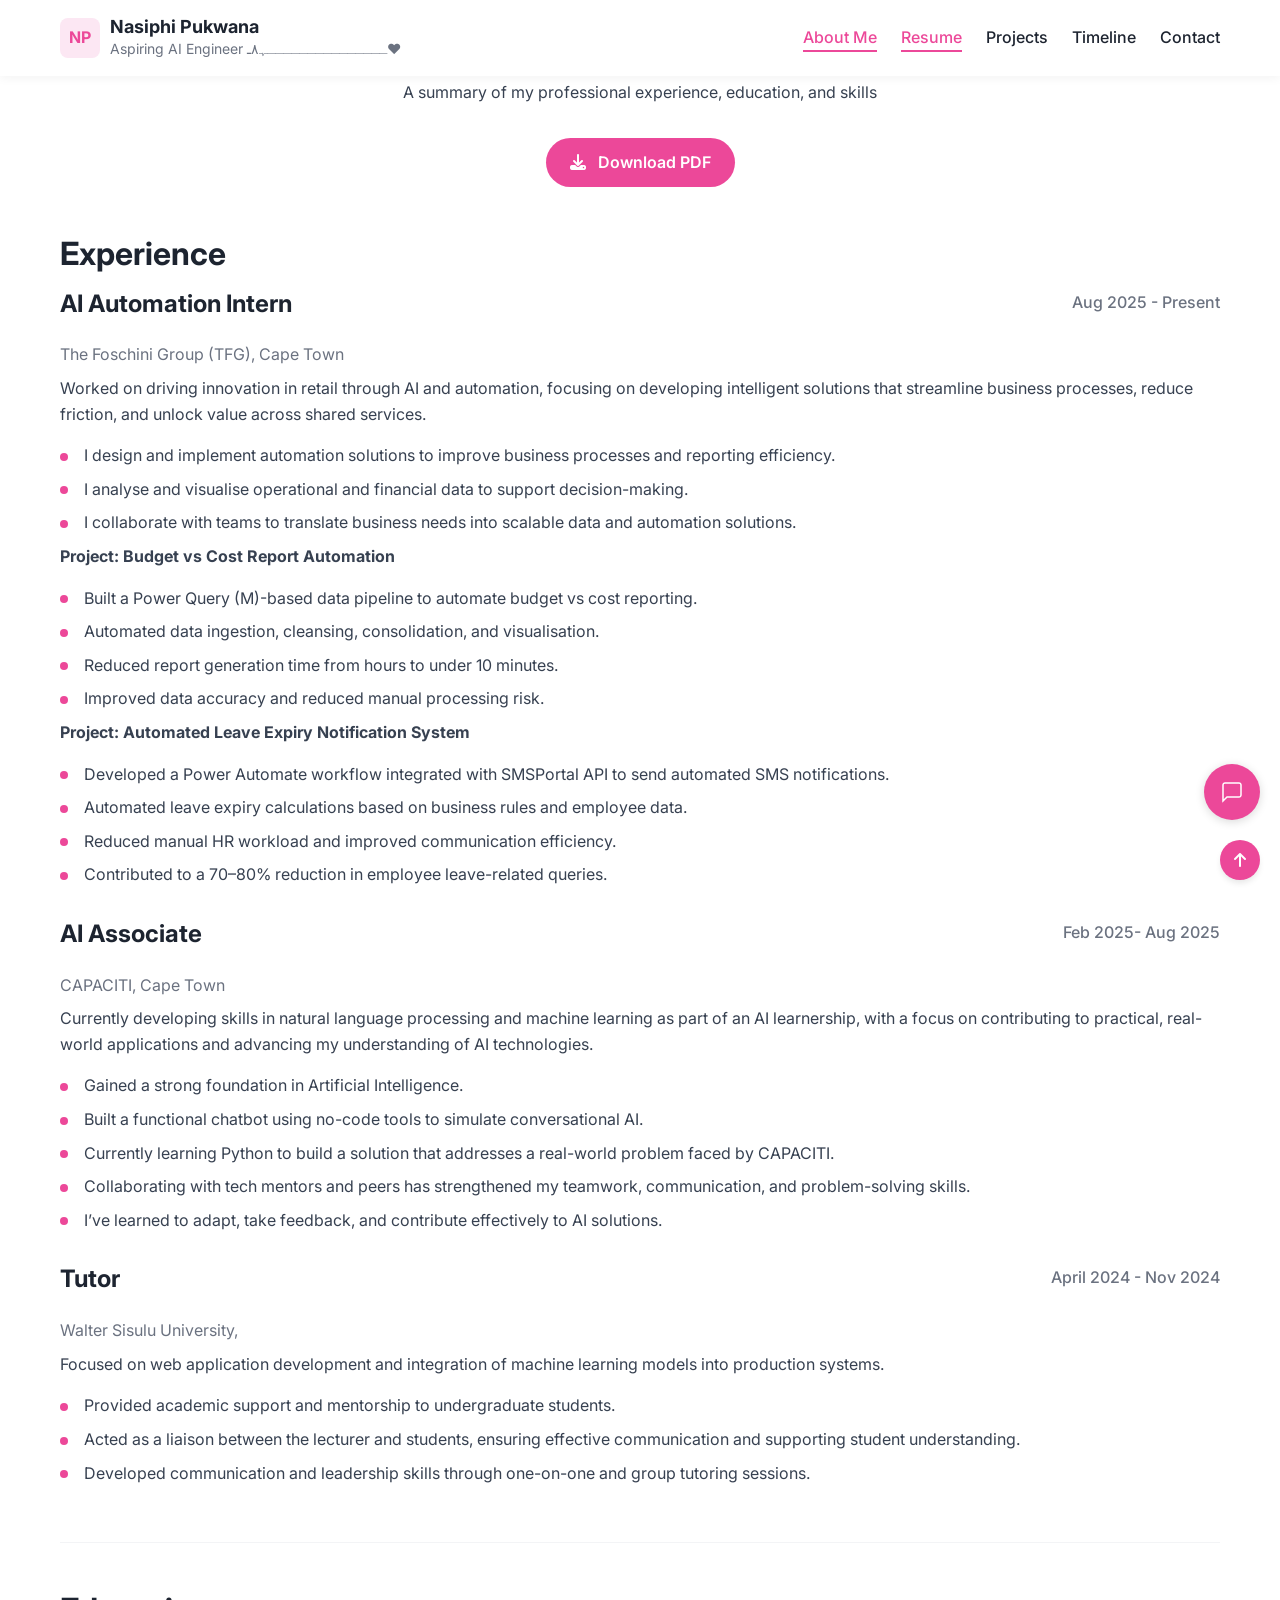
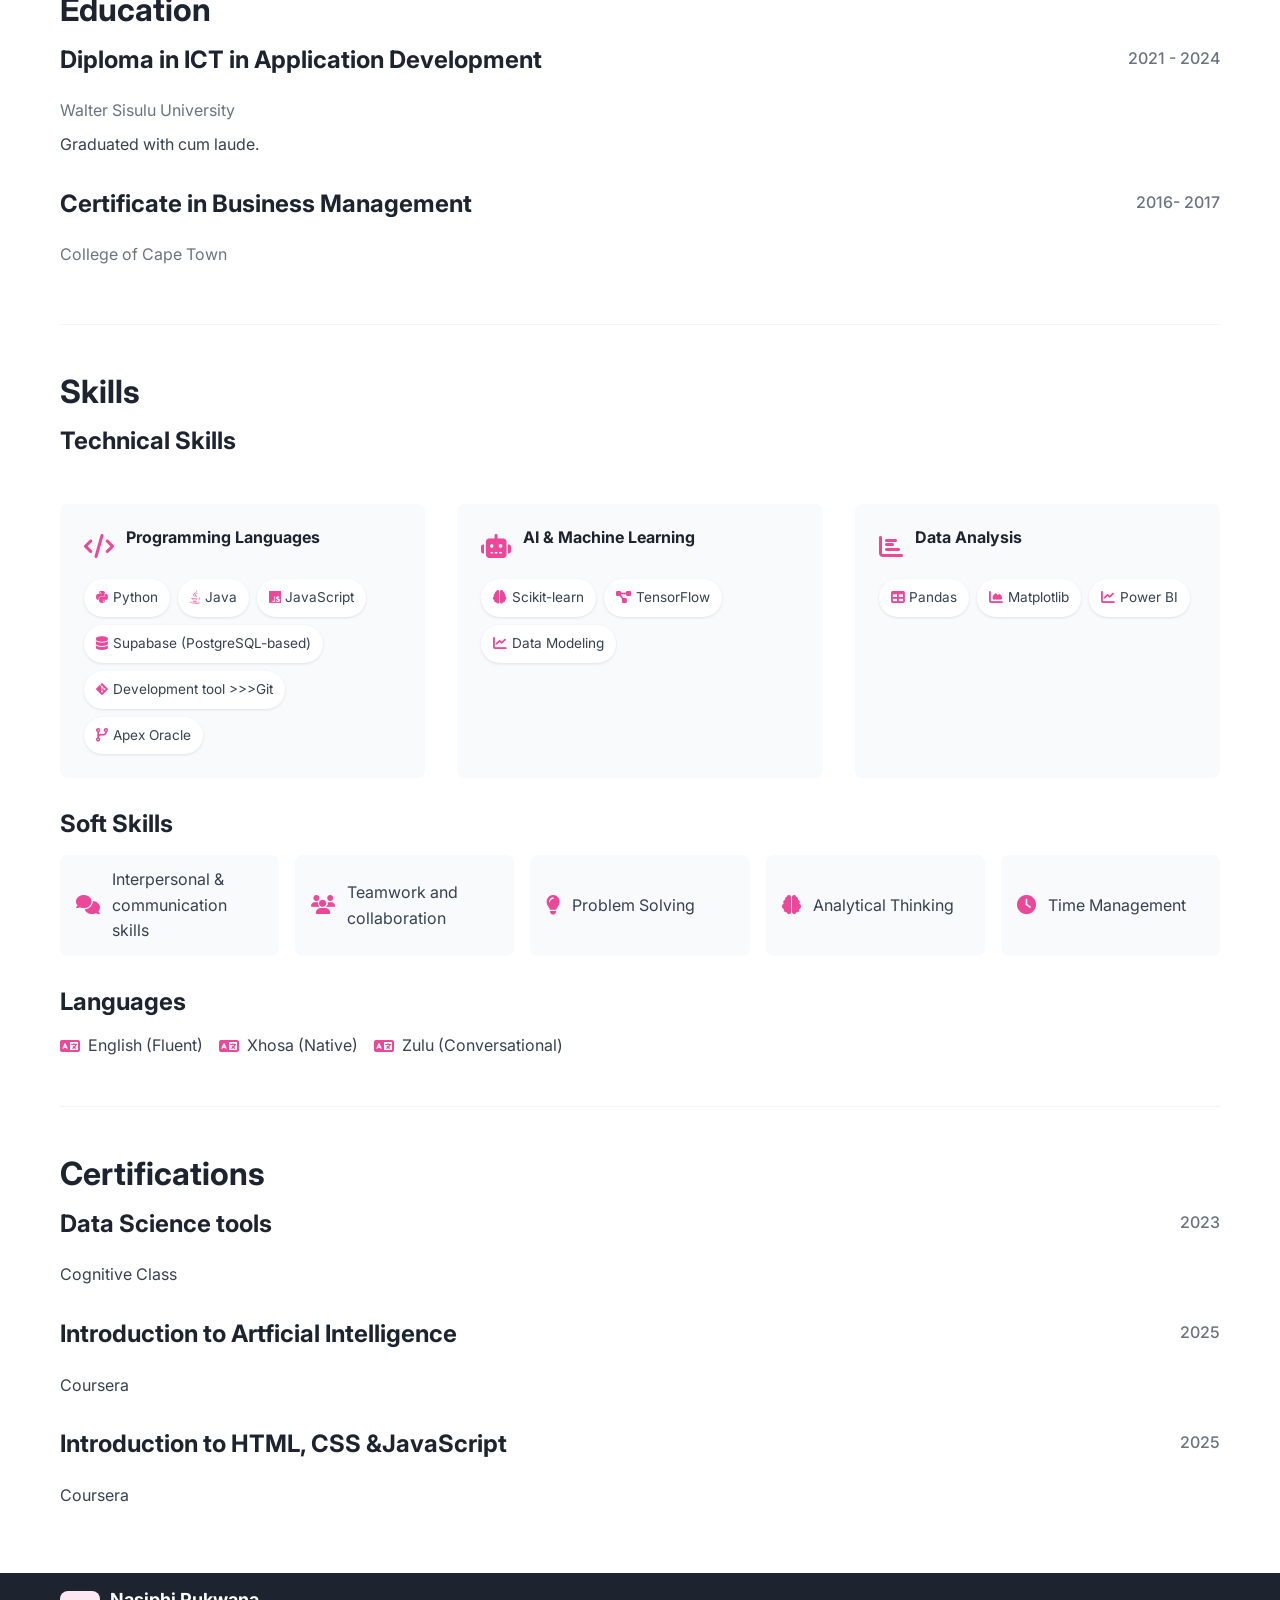
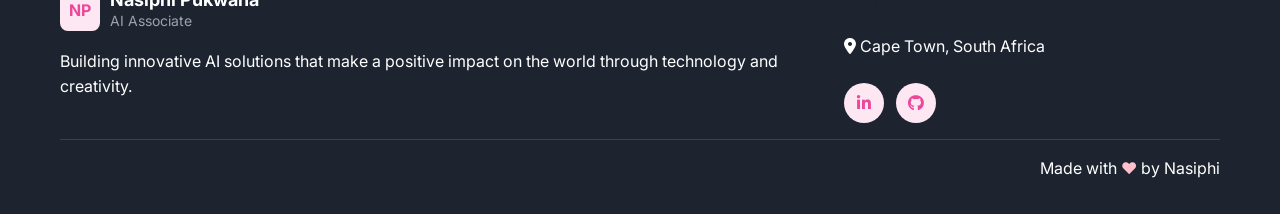
==== commit 763d4d7f: "Modified the experince in experince section" ====
--- a/resume.html
+++ b/resume.html
@@ -84,12 +84,28 @@
     that streamline business processes, reduce friction, and unlock value across shared services.
   </p>
   <ul class="resume-list">
-    <li>Designed and implemented automated workflows to improve operational efficiency and accuracy.</li>
-    <li>Developed AI-powered solutions to analyze business data and support decision-making processes.</li>
-    <li>Worked with Python, Power Automate, and Supabase to build scalable, practical tools for TFG teams.</li>
-    <li>Collaborated with cross-functional teams, improving communication and problem-solving skills in a corporate environment.</li>
-    <li>Learned to translate business challenges into AI and automation solutions with measurable impact.</li>
+    <li>I design and implement automation solutions to improve business processes and reporting efficiency.</li>
+    <li>I analyse and visualise operational and financial data to support decision-making.</li>
+    <li>I collaborate with teams to translate business needs into scalable data and automation solutions.</li>
   </ul>
+
+   <p><strong>Project: Budget vs Cost Report Automation</strong></p>
+    <ul class="resume-list">
+    <li>Built a Power Query (M)-based data pipeline to automate budget vs cost reporting.</li>
+    <li>Automated data ingestion, cleansing, consolidation, and visualisation.</li>
+    <li>Reduced report generation time from hours to under 10 minutes.</li>
+    <li>Improved data accuracy and reduced manual processing risk.</li>
+     </ul>
+
+      <p><strong>Project: Automated Leave Expiry Notification System</strong></p>
+    <ul class="resume-list">
+    <li>Developed a Power Automate workflow integrated with SMSPortal API to send automated SMS notifications.</li>
+    <li>Automated leave expiry calculations based on business rules and employee data.</li>
+    <li>Reduced manual HR workload and improved communication efficiency.</li>
+    <li>Contributed to a 70–80% reduction in employee leave-related queries.</li>
+  </ul>
+
+
 </div>
 
          
--- a/styles.css
+++ b/styles.css
@@ -505,6 +505,42 @@
   padding: 5rem 0;
   background-color: #fff;
 }
+
+/* Category Filters */
+.category-filters {
+  display: flex;
+  justify-content: center;
+  flex-wrap: wrap;
+  gap: 1rem;
+  margin-bottom: 2rem;
+}
+
+.category-btn {
+  padding: 0.5rem 1.5rem;
+  border: 2px solid #e5e7eb;
+  background: #fff;
+  color: #374151;
+  border-radius: 50px;
+  font-weight: 500;
+  cursor: pointer;
+  transition: all 0.3s ease;
+  font-size: 0.875rem;
+}
+
+.category-btn:hover,
+.category-btn.active {
+  background-color: var(--primary-color);
+  color: white;
+  border-color: var(--primary-color);
+  transform: translateY(-2px);
+  box-shadow: 0 4px 12px rgba(236, 72, 153, 0.3);
+}
+
+/* Project Filtering */
+.project-card.filtered-out {
+  display: none;
+}
+
 
 .projects-grid {
   display: grid;
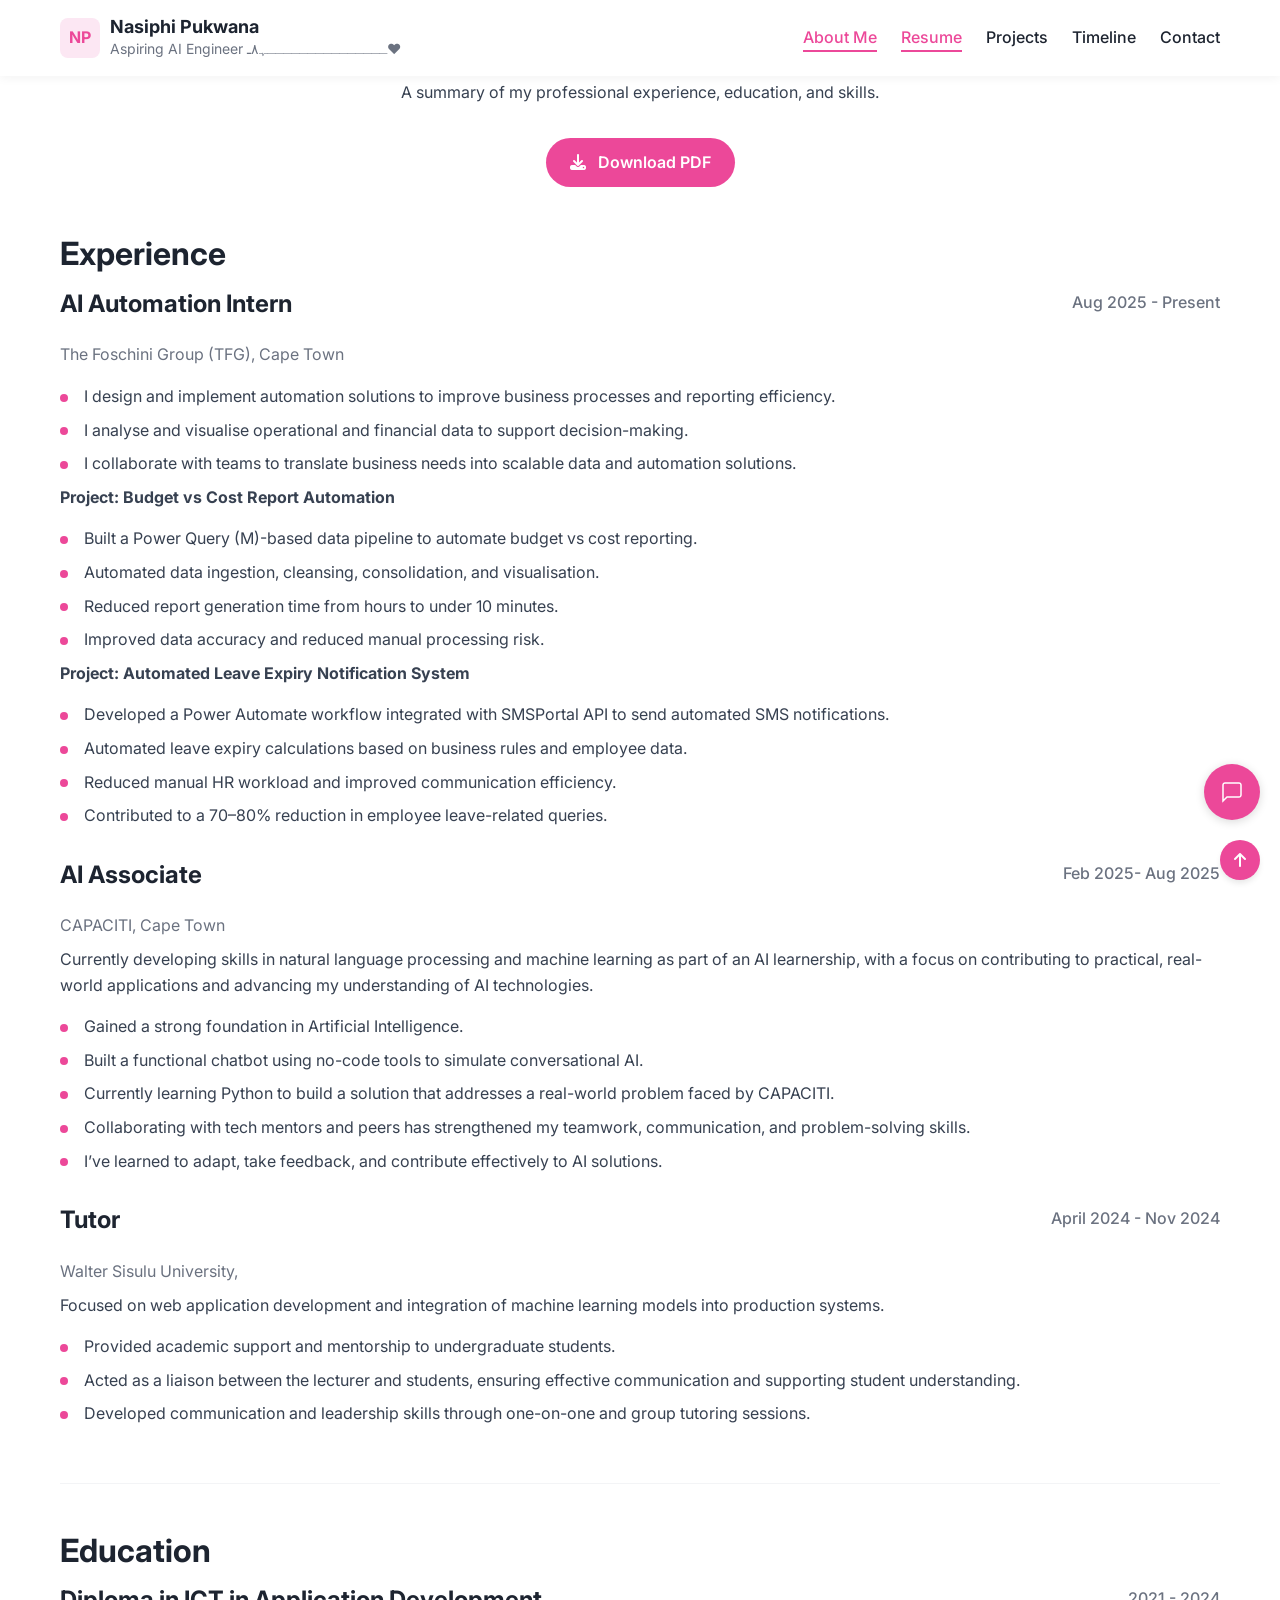
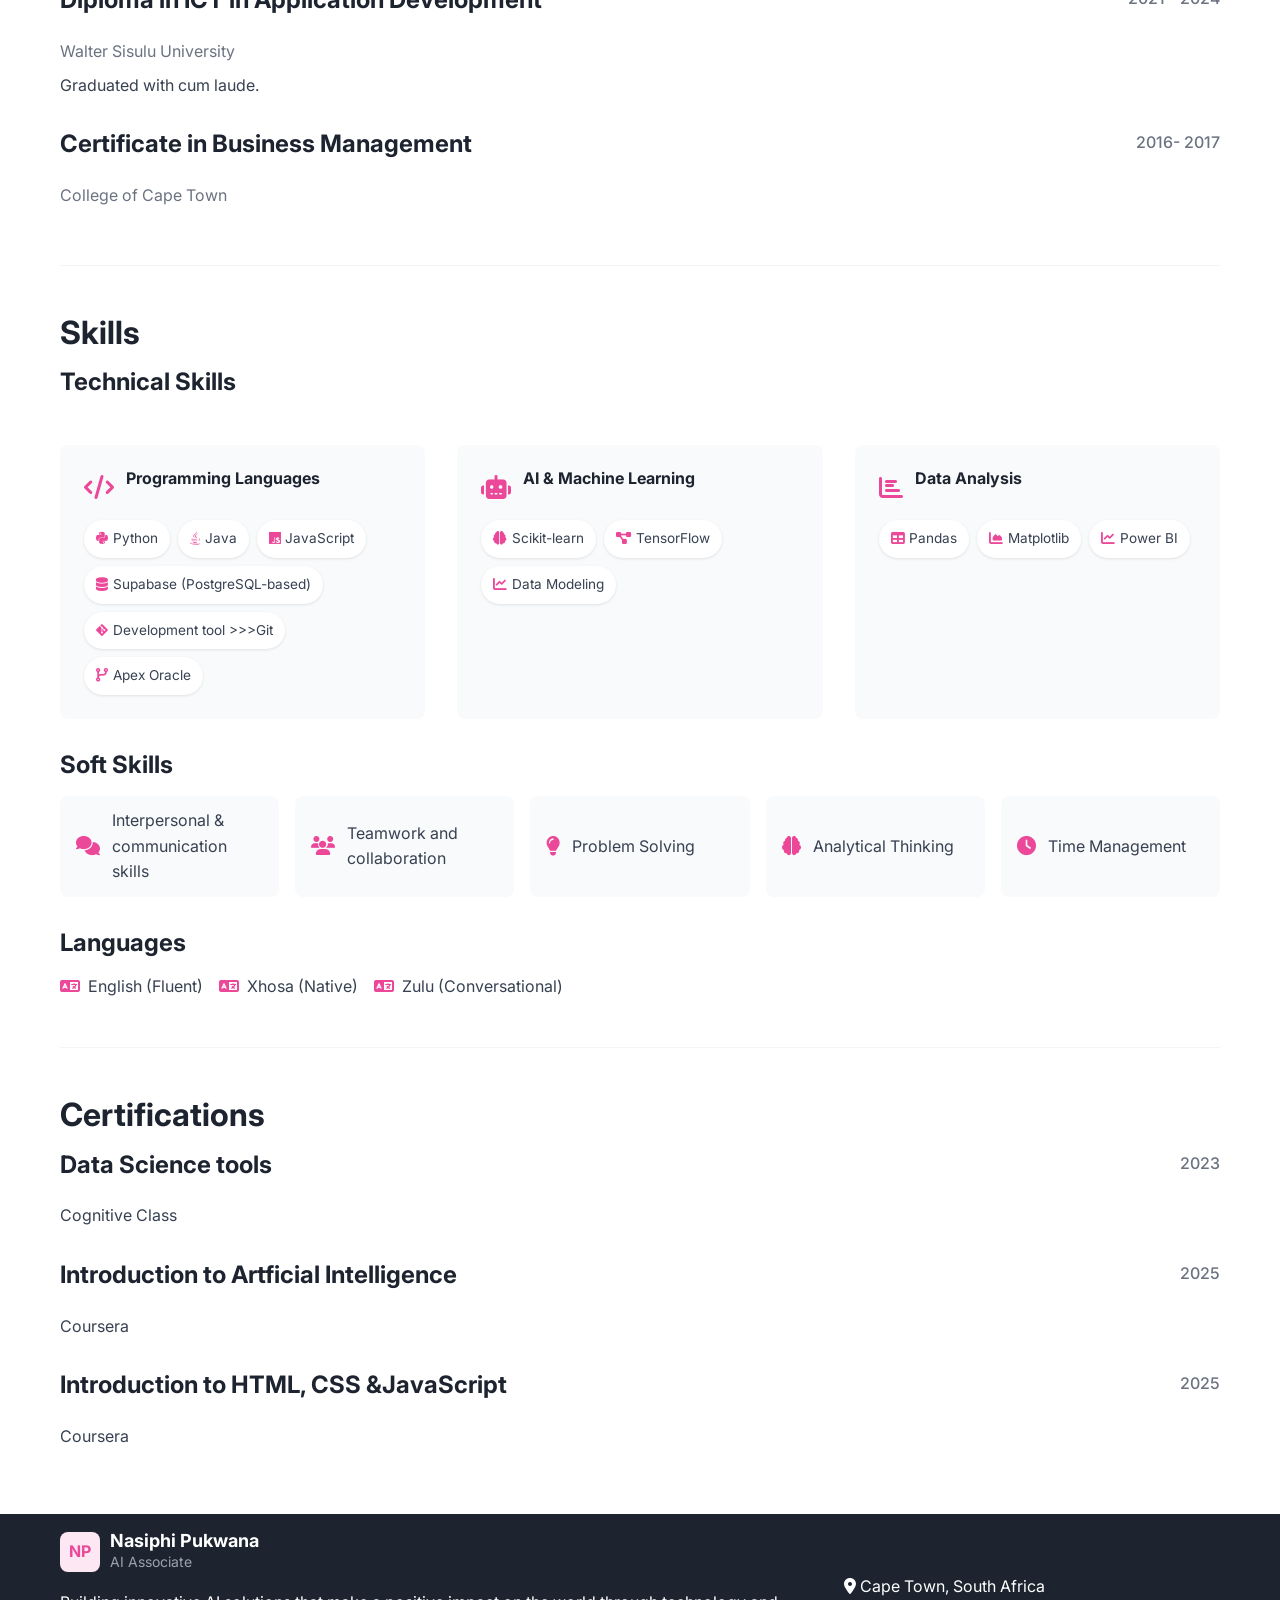
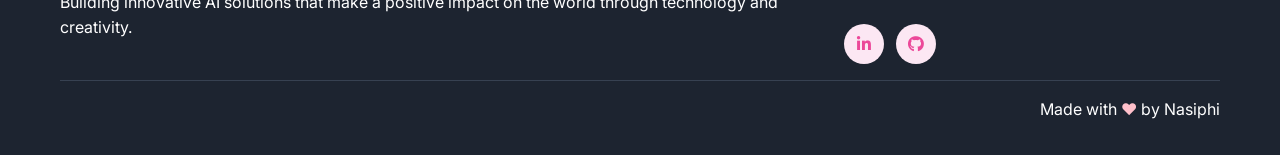
==== commit 3084e093: "Re arranged the projects under Web Dev category" ====
--- a/resume.html
+++ b/resume.html
@@ -63,8 +63,8 @@
     <div class="container">
       <div class="text-center">
   <h1 class="section-title">My Resume</h1>
-  <p>A summary of my professional experience, education, and skills</p>
-  <a href="/pukwana_nasiphi_resume.pdf" class="download-btn">
+  <p>A summary of my professional experience, education, and skills.</p>
+  <a href="/NasiphiPukwana_CV.pdf" class="download-btn">
     <i class="fas fa-download"></i> Download PDF
   </a>
 </div>
@@ -79,10 +79,7 @@
     <span class="resume-date">Aug 2025 - Present</span>
   </div>
   <p class="resume-subtitle">The Foschini Group (TFG), Cape Town</p>
-  <p>
-    Worked on driving innovation in retail through AI and automation, focusing on developing intelligent solutions 
-    that streamline business processes, reduce friction, and unlock value across shared services.
-  </p>
+ 
   <ul class="resume-list">
     <li>I design and implement automation solutions to improve business processes and reporting efficiency.</li>
     <li>I analyse and visualise operational and financial data to support decision-making.</li>
